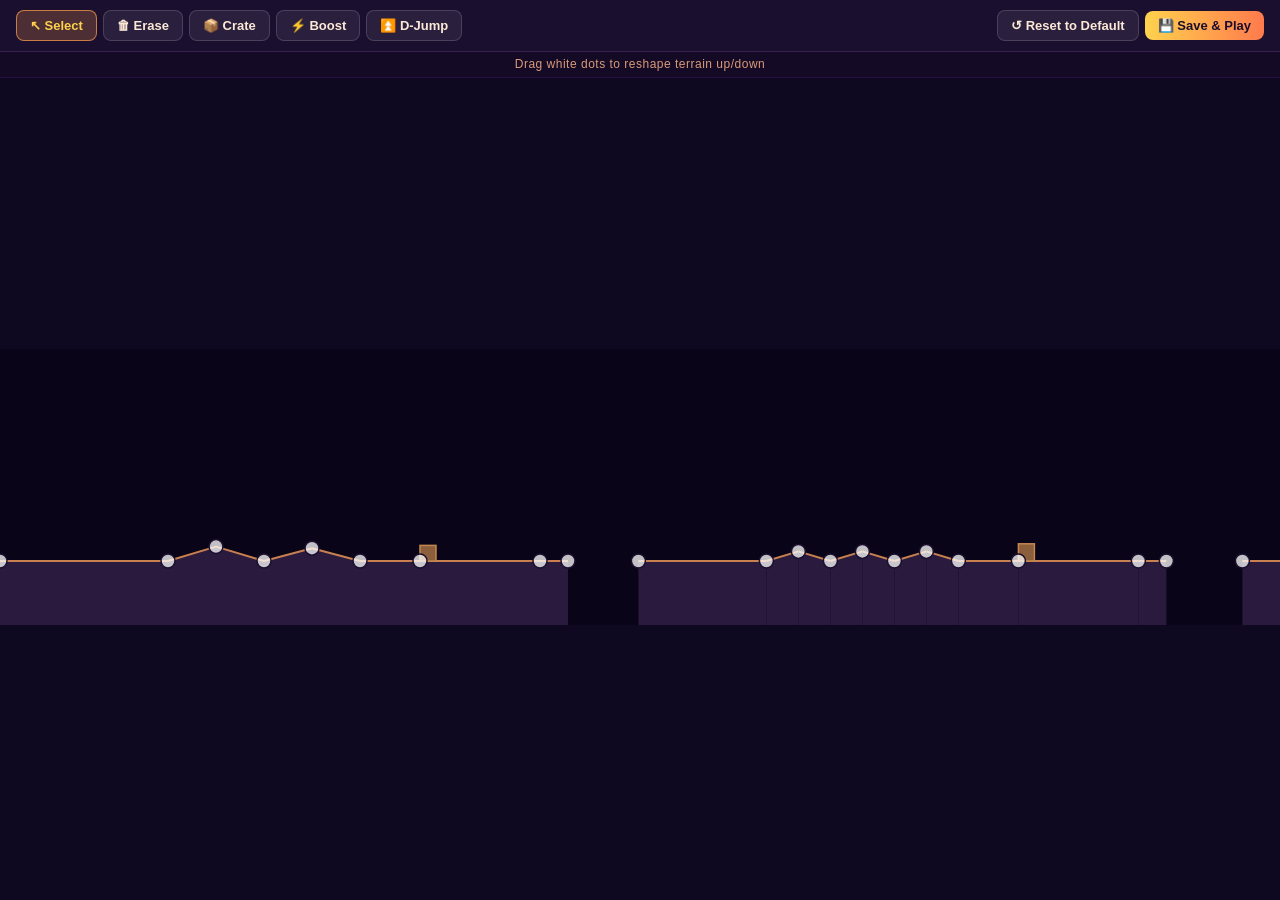
==== editor.html @ 487df039 "Add level editor (editor.html) - editor.html/js/css: scrollable canvas showing the full level;   dra" ====
<!DOCTYPE html>
<html lang="en">
<head>
  <meta charset="UTF-8" />
  <meta name="viewport" content="width=device-width, initial-scale=1.0" />
  <title>Ramp Rider — Level Editor</title>
  <link rel="stylesheet" href="editor.css" />
</head>
<body>
  <div id="toolbar">
    <div class="tool-group">
      <button class="tool active" data-tool="select" title="Drag terrain points up/down">↖ Select</button>
      <button class="tool" data-tool="erase" title="Click objects to delete">🗑 Erase</button>
      <button class="tool" data-tool="crate" title="Click terrain to place a crate">📦 Crate</button>
      <button class="tool" data-tool="boost" title="Click terrain to place a boost">⚡ Boost</button>
      <button class="tool" data-tool="djump" title="Click terrain to place a double-jump">⏫ D-Jump</button>
    </div>
    <div class="tool-group right">
      <button id="resetBtn">↺ Reset to Default</button>
      <button id="saveBtn" class="primary">💾 Save &amp; Play</button>
    </div>
  </div>

  <div id="hint"></div>

  <div id="canvas-wrap">
    <canvas id="editor-canvas"></canvas>
  </div>

  <script>window.EDITOR_MODE = true;</script>
  <script src="game.js"></script>
  <script src="editor.js"></script>
</body>
</html>
---- editor.css ----
* { margin: 0; padding: 0; box-sizing: border-box; }

html, body {
  height: 100%;
  background: #0e0820;
  font-family: -apple-system, BlinkMacSystemFont, "Segoe UI", Roboto, sans-serif;
  color: #fce8d6;
  overflow: hidden;
  user-select: none;
}

#toolbar {
  display: flex;
  align-items: center;
  padding: 10px 16px;
  background: #1a0f2e;
  border-bottom: 1px solid #3a1f4e;
  gap: 8px;
  flex-wrap: wrap;
}

.tool-group { display: flex; gap: 6px; align-items: center; }
.tool-group.right { margin-left: auto; }

button {
  font-size: 13px;
  font-weight: 700;
  padding: 7px 13px;
  border-radius: 8px;
  border: 1px solid rgba(255,255,255,0.15);
  background: rgba(255,255,255,0.07);
  color: #fce8d6;
  cursor: pointer;
  transition: background 0.1s, border-color 0.1s;
  white-space: nowrap;
}
button:hover { background: rgba(255,255,255,0.14); }
button.active {
  background: rgba(255, 158, 77, 0.22);
  border-color: rgba(255, 158, 77, 0.7);
  color: #ffd24d;
}
button.primary {
  background: linear-gradient(90deg, #ffd24d, #ff7a4d);
  border: none;
  color: #1a0f2e;
}
button.primary:hover { filter: brightness(1.1); }

#hint {
  text-align: center;
  font-size: 12px;
  color: #d99a78;
  padding: 5px;
  background: #150a26;
  border-bottom: 1px solid #241040;
  min-height: 26px;
  letter-spacing: 0.5px;
}

#canvas-wrap {
  overflow-x: scroll;
  overflow-y: hidden;
  display: flex;
  align-items: center;
  height: calc(100dvh - 82px);
  background: #0e0820;
}

#editor-canvas { display: block; flex-shrink: 0; cursor: crosshair; }
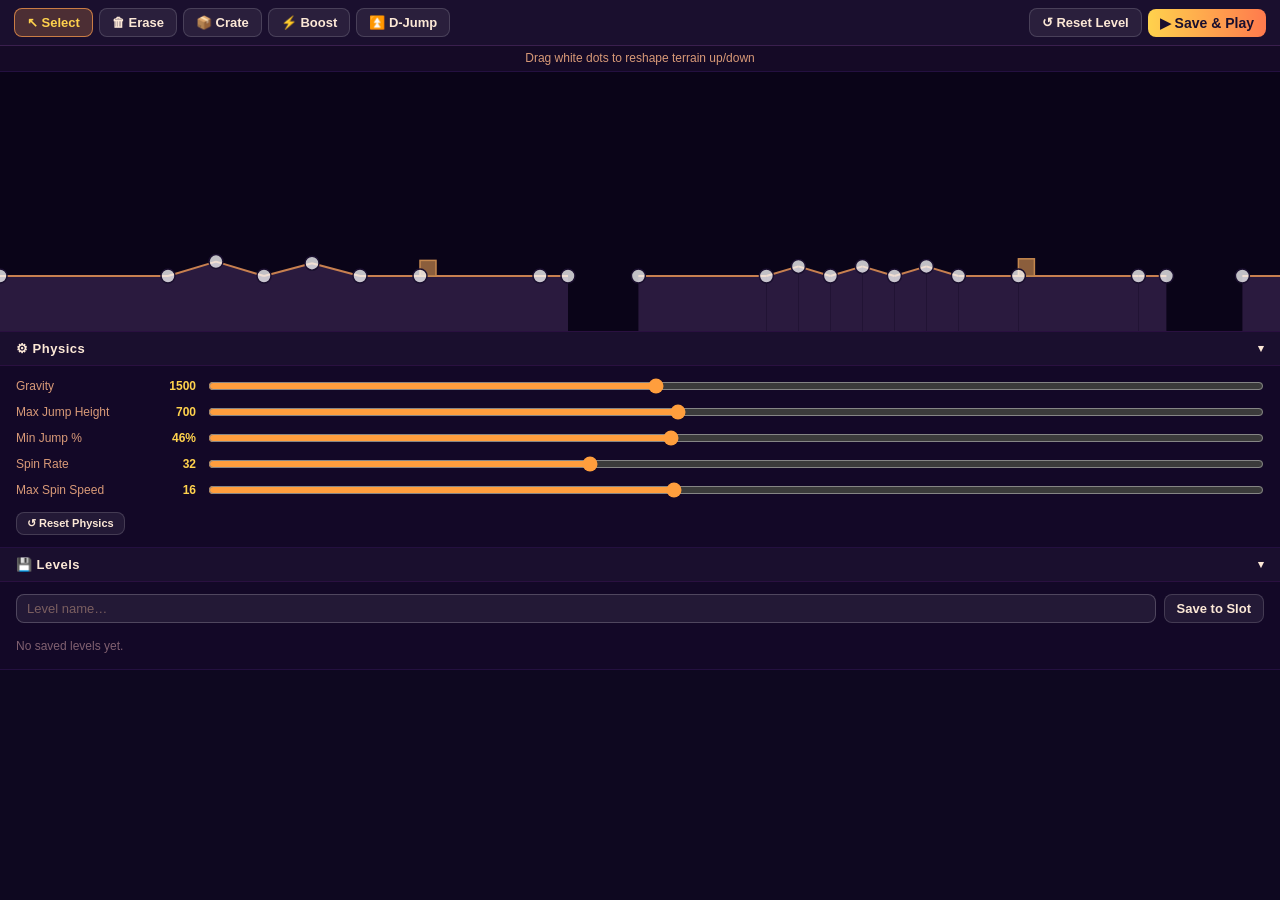
==== commit 7cfde5c2: "Physics tuning + named level slots in editor game.js: - GRAVITY, JUMP_VEL, ANG_ACCEL, ANG_MAX, JUMP_" ====
--- a/editor.html
+++ b/editor.html
@@ -9,15 +9,15 @@
 <body>
   <div id="toolbar">
     <div class="tool-group">
-      <button class="tool active" data-tool="select" title="Drag terrain points up/down">↖ Select</button>
-      <button class="tool" data-tool="erase" title="Click objects to delete">🗑 Erase</button>
-      <button class="tool" data-tool="crate" title="Click terrain to place a crate">📦 Crate</button>
-      <button class="tool" data-tool="boost" title="Click terrain to place a boost">⚡ Boost</button>
-      <button class="tool" data-tool="djump" title="Click terrain to place a double-jump">⏫ D-Jump</button>
+      <button class="tool active" data-tool="select">↖ Select</button>
+      <button class="tool" data-tool="erase">🗑 Erase</button>
+      <button class="tool" data-tool="crate">📦 Crate</button>
+      <button class="tool" data-tool="boost">⚡ Boost</button>
+      <button class="tool" data-tool="djump">⏫ D-Jump</button>
     </div>
     <div class="tool-group right">
-      <button id="resetBtn">↺ Reset to Default</button>
-      <button id="saveBtn" class="primary">💾 Save &amp; Play</button>
+      <button id="resetBtn">↺ Reset Level</button>
+      <button id="saveBtn" class="primary">▶ Save &amp; Play</button>
     </div>
   </div>
 
@@ -27,6 +27,46 @@
     <canvas id="editor-canvas"></canvas>
   </div>
 
+  <!-- Physics panel -->
+  <div id="physics-panel">
+    <div class="panel-header" id="physics-toggle">⚙ Physics <span class="chevron">▾</span></div>
+    <div class="panel-body" id="physics-body">
+      <div class="slider-row">
+        <label>Gravity <span class="val" id="grav-val"></span></label>
+        <input type="range" id="sl-gravity" min="400" max="3000" step="50" />
+      </div>
+      <div class="slider-row">
+        <label>Max Jump Height <span class="val" id="jump-val"></span></label>
+        <input type="range" id="sl-jump" min="300" max="1200" step="25" />
+      </div>
+      <div class="slider-row">
+        <label>Min Jump % <span class="val" id="cut-val"></span></label>
+        <input type="range" id="sl-cut" min="10" max="90" step="5" />
+      </div>
+      <div class="slider-row">
+        <label>Spin Rate <span class="val" id="spin-val"></span></label>
+        <input type="range" id="sl-spin" min="5" max="80" step="1" />
+      </div>
+      <div class="slider-row">
+        <label>Max Spin Speed <span class="val" id="spinmax-val"></span></label>
+        <input type="range" id="sl-spinmax" min="5" max="30" step="0.5" />
+      </div>
+      <button id="resetPhysicsBtn" class="small">↺ Reset Physics</button>
+    </div>
+  </div>
+
+  <!-- Saves panel -->
+  <div id="saves-panel">
+    <div class="panel-header" id="saves-toggle">💾 Levels <span class="chevron">▾</span></div>
+    <div class="panel-body" id="saves-body">
+      <div class="save-row">
+        <input type="text" id="save-name" placeholder="Level name…" maxlength="30" />
+        <button id="saveSlotBtn">Save to Slot</button>
+      </div>
+      <div id="slot-list"></div>
+    </div>
+  </div>
+
   <script>window.EDITOR_MODE = true;</script>
   <script src="game.js"></script>
   <script src="editor.js"></script>
--- a/editor.css
+++ b/editor.css
@@ -5,27 +5,31 @@
   background: #0e0820;
   font-family: -apple-system, BlinkMacSystemFont, "Segoe UI", Roboto, sans-serif;
   color: #fce8d6;
-  overflow: hidden;
+  overflow-y: auto;
+  overflow-x: hidden;
   user-select: none;
 }
 
+/* ---- Toolbar ---- */
 #toolbar {
   display: flex;
   align-items: center;
-  padding: 10px 16px;
+  padding: 8px 14px;
   background: #1a0f2e;
   border-bottom: 1px solid #3a1f4e;
   gap: 8px;
   flex-wrap: wrap;
+  position: sticky;
+  top: 0;
+  z-index: 10;
 }
-
-.tool-group { display: flex; gap: 6px; align-items: center; }
+.tool-group { display: flex; gap: 6px; align-items: center; flex-wrap: wrap; }
 .tool-group.right { margin-left: auto; }
 
 button {
   font-size: 13px;
   font-weight: 700;
-  padding: 7px 13px;
+  padding: 6px 12px;
   border-radius: 8px;
   border: 1px solid rgba(255,255,255,0.15);
   background: rgba(255,255,255,0.07);
@@ -44,8 +48,14 @@
   background: linear-gradient(90deg, #ffd24d, #ff7a4d);
   border: none;
   color: #1a0f2e;
+  font-size: 14px;
 }
 button.primary:hover { filter: brightness(1.1); }
+button.small {
+  font-size: 11px;
+  padding: 4px 10px;
+  margin-top: 4px;
+}
 
 #hint {
   text-align: center;
@@ -55,16 +65,117 @@
   background: #150a26;
   border-bottom: 1px solid #241040;
   min-height: 26px;
-  letter-spacing: 0.5px;
 }
 
+/* ---- Canvas ---- */
 #canvas-wrap {
   overflow-x: scroll;
   overflow-y: hidden;
   display: flex;
   align-items: center;
-  height: calc(100dvh - 82px);
+  height: 260px;
   background: #0e0820;
+  border-bottom: 1px solid #2a1040;
+}
+#editor-canvas { display: block; flex-shrink: 0; cursor: crosshair; }
+
+/* ---- Collapsible panels ---- */
+.panel-header {
+  display: flex;
+  align-items: center;
+  justify-content: space-between;
+  padding: 9px 16px;
+  background: #1a0f2e;
+  border-bottom: 1px solid #2a1040;
+  cursor: pointer;
+  font-size: 13px;
+  font-weight: 700;
+  letter-spacing: 0.5px;
+}
+.panel-header:hover { background: #221440; }
+.chevron { font-size: 11px; transition: transform 0.2s; }
+.panel-header.closed .chevron { transform: rotate(-90deg); }
+
+.panel-body {
+  padding: 12px 16px;
+  background: #130827;
+  border-bottom: 1px solid #241040;
+}
+.panel-body.hidden { display: none; }
+
+/* ---- Physics sliders ---- */
+.slider-row {
+  display: flex;
+  align-items: center;
+  gap: 12px;
+  margin-bottom: 10px;
+}
+.slider-row label {
+  width: 180px;
+  font-size: 12px;
+  color: #d99a78;
+  flex-shrink: 0;
+  display: flex;
+  justify-content: space-between;
+}
+.val { color: #ffd24d; font-weight: 700; min-width: 36px; text-align: right; }
+input[type=range] {
+  flex: 1;
+  accent-color: #ff9e3d;
+  cursor: pointer;
 }
 
-#editor-canvas { display: block; flex-shrink: 0; cursor: crosshair; }
+/* ---- Save slots ---- */
+.save-row {
+  display: flex;
+  gap: 8px;
+  margin-bottom: 12px;
+}
+#save-name {
+  flex: 1;
+  background: rgba(255,255,255,0.07);
+  border: 1px solid rgba(255,255,255,0.2);
+  border-radius: 8px;
+  color: #fce8d6;
+  padding: 6px 10px;
+  font-size: 13px;
+}
+#save-name::placeholder { color: rgba(255,200,160,0.4); }
+#save-name:focus { outline: none; border-color: rgba(255,158,77,0.6); }
+
+.slot-item {
+  display: flex;
+  align-items: center;
+  gap: 8px;
+  padding: 7px 10px;
+  border-radius: 8px;
+  border: 1px solid rgba(255,255,255,0.1);
+  background: rgba(255,255,255,0.04);
+  margin-bottom: 6px;
+}
+.slot-item.active-slot {
+  border-color: rgba(255,210,77,0.55);
+  background: rgba(255,200,77,0.08);
+}
+.slot-name {
+  flex: 1;
+  font-size: 13px;
+  font-weight: 700;
+  white-space: nowrap;
+  overflow: hidden;
+  text-overflow: ellipsis;
+}
+.slot-date { font-size: 10px; color: #a08090; white-space: nowrap; }
+.slot-btns { display: flex; gap: 5px; flex-shrink: 0; }
+.slot-btns button { padding: 4px 9px; font-size: 11px; }
+.slot-btns .load-btn { border-color: rgba(255,158,77,0.5); color: #ffd24d; }
+.slot-btns .del-btn  { border-color: rgba(255,80,80,0.4);  color: #ff8080; }
+.slot-active-badge {
+  font-size: 10px;
+  background: rgba(255,210,77,0.2);
+  border: 1px solid rgba(255,210,77,0.5);
+  color: #ffd24d;
+  border-radius: 4px;
+  padding: 1px 5px;
+  white-space: nowrap;
+}
